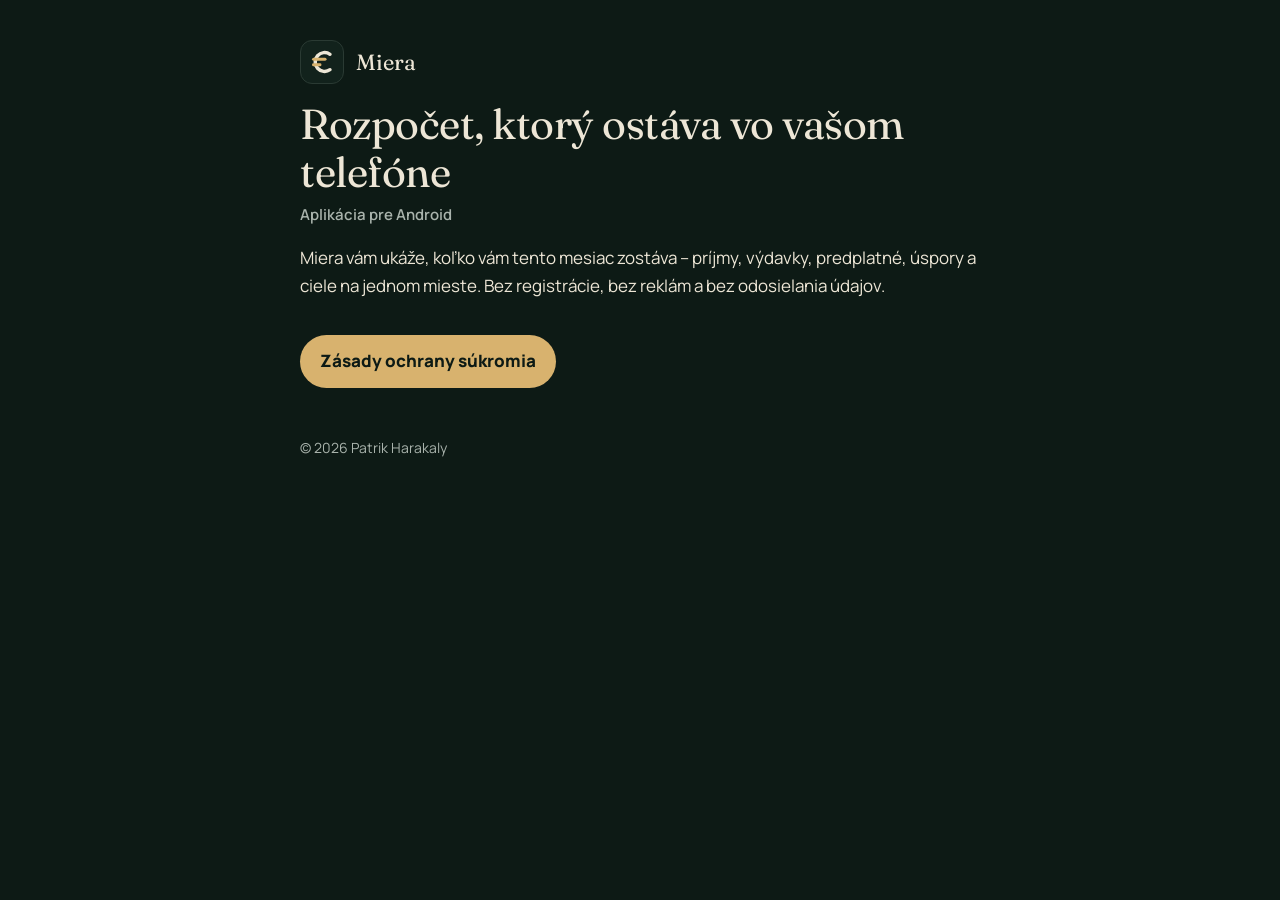
==== index.html @ 959af8d8 "Stránka Miera a zásady ochrany súkromia (GitHub Pages) Co-Authored-By: Claude Opus 5.5 <noreply@anth" ====
<!doctype html>
<html lang="sk">
<head>
<meta charset="utf-8">
<meta name="viewport" content="width=device-width, initial-scale=1">
<meta name="theme-color" content="#0D1A15">
<meta name="referrer" content="no-referrer">
<link rel="icon" href="favicon.svg" type="image/svg+xml">
<link rel="preconnect" href="https://fonts.googleapis.com">
<link rel="preconnect" href="https://fonts.gstatic.com" crossorigin>
<link href="https://fonts.googleapis.com/css2?family=Fraunces:wght@400&family=Manrope:wght@400;600;800&display=swap" rel="stylesheet">
<link rel="stylesheet" href="style.css">
<title>Miera – rozpočet, ktorý ostáva vo vašom telefóne</title>
<meta name="description" content="Miera je jednoduchá aplikácia na mesačný rozpočet. Údaje zostávajú iba vo vašom telefóne.">
</head>
<body>
<main>
  <a class="brand" href="./"><svg viewBox="0 0 108 108" aria-hidden="true"><g transform="translate(57 54) scale(1.1) translate(-50 -50)"><path d="M66 32 A22 22 0 1 0 66 68" fill="none" stroke="#EDE6D6" stroke-width="8" stroke-linecap="round"/><rect x="24" y="40" width="34" height="7" rx="3.5" fill="#D8B26E"/><rect x="24" y="53" width="22" height="7" rx="3.5" fill="#D8B26E"/></g></svg><span>Miera</span></a>
  <h1>Rozpočet, ktorý ostáva vo vašom telefóne</h1>
  <p class="meta">Aplikácia pre Android</p>
  <p>Miera vám ukáže, koľko vám tento mesiac zostáva – príjmy, výdavky, predplatné, úspory a ciele na jednom mieste. Bez registrácie, bez reklám a bez odosielania údajov.</p>
  <a class="pill" href="privacy.html">Zásady ochrany súkromia</a>
  <footer>© 2026 Patrik Harakaly</footer>
</main>
</body>
</html>
---- style.css ----
/* Miera – štýl ako v aplikácii (Premium, len tmavý režim). Bez trackerov, analytiky a cookies. */
:root {
  --bg: #0D1A15;
  --card: #12221C;
  --line: #2A3A33;
  --ink: #EDE6D6;
  --muted: #A9B3AC;
  --gold: #D8B26E;
  color-scheme: dark;
}
* { box-sizing: border-box; }
html { -webkit-text-size-adjust: 100%; }
body {
  margin: 0;
  background: var(--bg);
  color: var(--ink);
  font: 400 17px/1.65 'Manrope', system-ui, -apple-system, 'Segoe UI', Roboto, sans-serif;
  -webkit-font-smoothing: antialiased;
}
main { max-width: 720px; margin: 0 auto; padding: 40px 20px 72px; }
h1, h2 { font-family: 'Fraunces', Georgia, serif; font-weight: 400; letter-spacing: -0.5px; line-height: 1.15; }
h1 { font-size: clamp(30px, 7vw, 42px); margin: 8px 0 6px; }
h2 { font-size: 23px; margin: 36px 0 8px; padding-top: 22px; border-top: 1px solid var(--line); }
p, li { color: var(--ink); }
ul { padding-left: 1.2em; margin: 8px 0; }
li { margin: 4px 0; }
li::marker { color: var(--gold); }
a { color: var(--gold); text-underline-offset: 3px; }
a:focus-visible { outline: 3px solid var(--gold); outline-offset: 3px; border-radius: 4px; }
.meta { color: var(--muted); font-weight: 600; font-size: 15px; margin: 0; }
.lead {
  background: var(--card); border: 1px solid var(--line); border-radius: 22px;
  padding: 18px 20px; margin: 24px 0 0; font-weight: 600;
}
.lead h2 { border: 0; padding: 0; margin: 0 0 6px; font-size: 20px; color: var(--gold); }
.lead p { margin: 0; }
.brand { display: inline-flex; align-items: center; gap: 12px; color: var(--ink); text-decoration: none; font-family: 'Fraunces', Georgia, serif; font-size: 22px; }
.brand svg { width: 44px; height: 44px; border-radius: 12px; background: var(--card); border: 1px solid var(--line); }
.pill {
  display: inline-block; margin-top: 18px; padding: 12px 20px; border-radius: 999px;
  background: var(--gold); color: var(--bg); font-weight: 800; text-decoration: none;
}
footer { margin-top: 48px; color: var(--muted); font-size: 14px; }
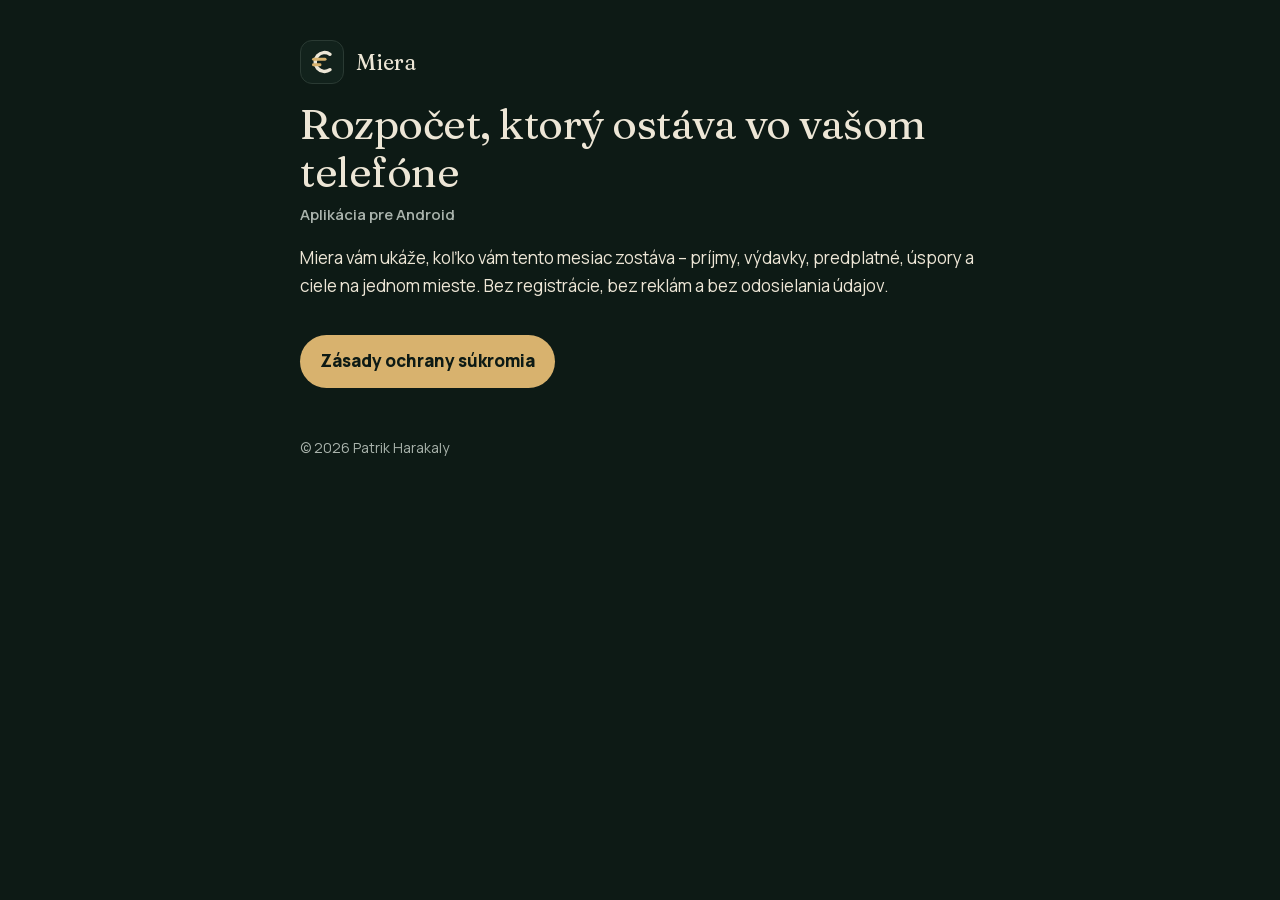
==== commit c9a5eef8: "Písma Fraunces a Manrope pribalené lokálne namiesto Google Fonts - fonts/: woff2 pre latin + latin-e" ====
--- a/index.html
+++ b/index.html
@@ -6,9 +6,9 @@
 <meta name="theme-color" content="#0D1A15">
 <meta name="referrer" content="no-referrer">
 <link rel="icon" href="favicon.svg" type="image/svg+xml">
-<link rel="preconnect" href="https://fonts.googleapis.com">
-<link rel="preconnect" href="https://fonts.gstatic.com" crossorigin>
-<link href="https://fonts.googleapis.com/css2?family=Fraunces:wght@400&family=Manrope:wght@400;600;800&display=swap" rel="stylesheet">
+<link rel="preload" href="fonts/fraunces-latin.woff2" as="font" type="font/woff2" crossorigin>
+<link rel="preload" href="fonts/manrope-latin.woff2" as="font" type="font/woff2" crossorigin>
+<link rel="stylesheet" href="fonts.css">
 <link rel="stylesheet" href="style.css">
 <title>Miera – rozpočet, ktorý ostáva vo vašom telefóne</title>
 <meta name="description" content="Miera je jednoduchá aplikácia na mesačný rozpočet. Údaje zostávajú iba vo vašom telefóne.">
--- a/fonts.css
+++ b/fonts.css
@@ -0,0 +1,37 @@
+/* Písma pribalené lokálne (bez pripájania na Google). Licencia: fonts/OFL-*.txt */
+/* Fraunces – latin */
+@font-face {
+  font-family: 'Fraunces';
+  font-style: normal;
+  font-weight: 400;
+  font-display: swap;
+  src: url(fonts/fraunces-latin.woff2) format('woff2');
+  unicode-range: U+0000-00FF, U+0131, U+0152-0153, U+02BB-02BC, U+02C6, U+02DA, U+02DC, U+0304, U+0308, U+0329, U+2000-206F, U+20AC, U+2122, U+2191, U+2193, U+2212, U+2215, U+FEFF, U+FFFD;
+}
+/* Fraunces – latin-ext */
+@font-face {
+  font-family: 'Fraunces';
+  font-style: normal;
+  font-weight: 400;
+  font-display: swap;
+  src: url(fonts/fraunces-latin-ext.woff2) format('woff2');
+  unicode-range: U+0100-02BA, U+02BD-02C5, U+02C7-02CC, U+02CE-02D7, U+02DD-02FF, U+0304, U+0308, U+0329, U+1D00-1DBF, U+1E00-1E9F, U+1EF2-1EFF, U+2020, U+20A0-20AB, U+20AD-20C4, U+2113, U+2C60-2C7F, U+A720-A7FF;
+}
+/* Manrope – latin */
+@font-face {
+  font-family: 'Manrope';
+  font-style: normal;
+  font-weight: 400 800;
+  font-display: swap;
+  src: url(fonts/manrope-latin.woff2) format('woff2');
+  unicode-range: U+0000-00FF, U+0131, U+0152-0153, U+02BB-02BC, U+02C6, U+02DA, U+02DC, U+0304, U+0308, U+0329, U+2000-206F, U+20AC, U+2122, U+2191, U+2193, U+2212, U+2215, U+FEFF, U+FFFD;
+}
+/* Manrope – latin-ext */
+@font-face {
+  font-family: 'Manrope';
+  font-style: normal;
+  font-weight: 400 800;
+  font-display: swap;
+  src: url(fonts/manrope-latin-ext.woff2) format('woff2');
+  unicode-range: U+0100-02BA, U+02BD-02C5, U+02C7-02CC, U+02CE-02D7, U+02DD-02FF, U+0304, U+0308, U+0329, U+1D00-1DBF, U+1E00-1E9F, U+1EF2-1EFF, U+2020, U+20A0-20AB, U+20AD-20C4, U+2113, U+2C60-2C7F, U+A720-A7FF;
+}
--- a/style.css
+++ b/style.css
@@ -1,4 +1,5 @@
-/* Miera – štýl ako v aplikácii (Premium, len tmavý režim). Bez trackerov, analytiky a cookies. */
+/* Miera – štýl ako v aplikácii (Premium, len tmavý režim). Bez trackerov, analytiky a cookies.
+   Písma sú lokálne (fonts.css) – stránka sa nepripája na žiadnu tretiu stranu. */
 :root {
   --bg: #0D1A15;
   --card: #12221C;
